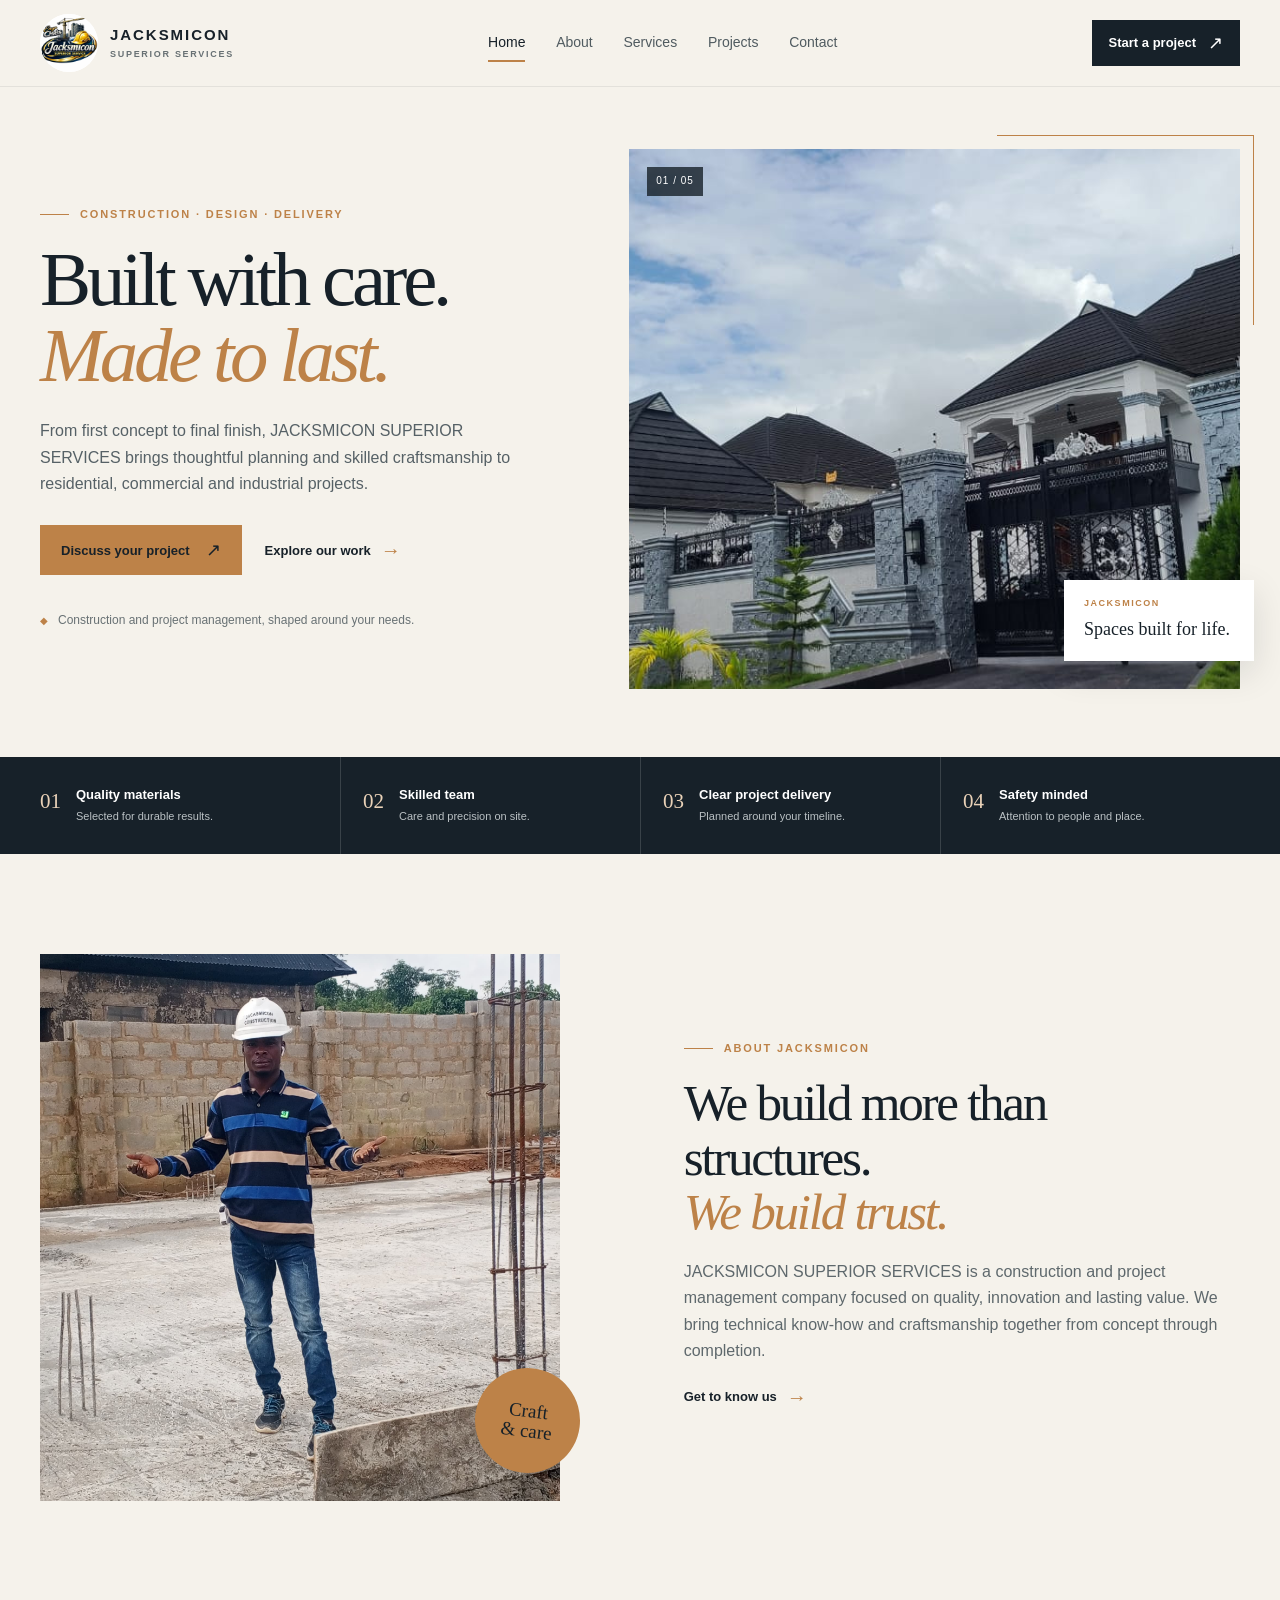
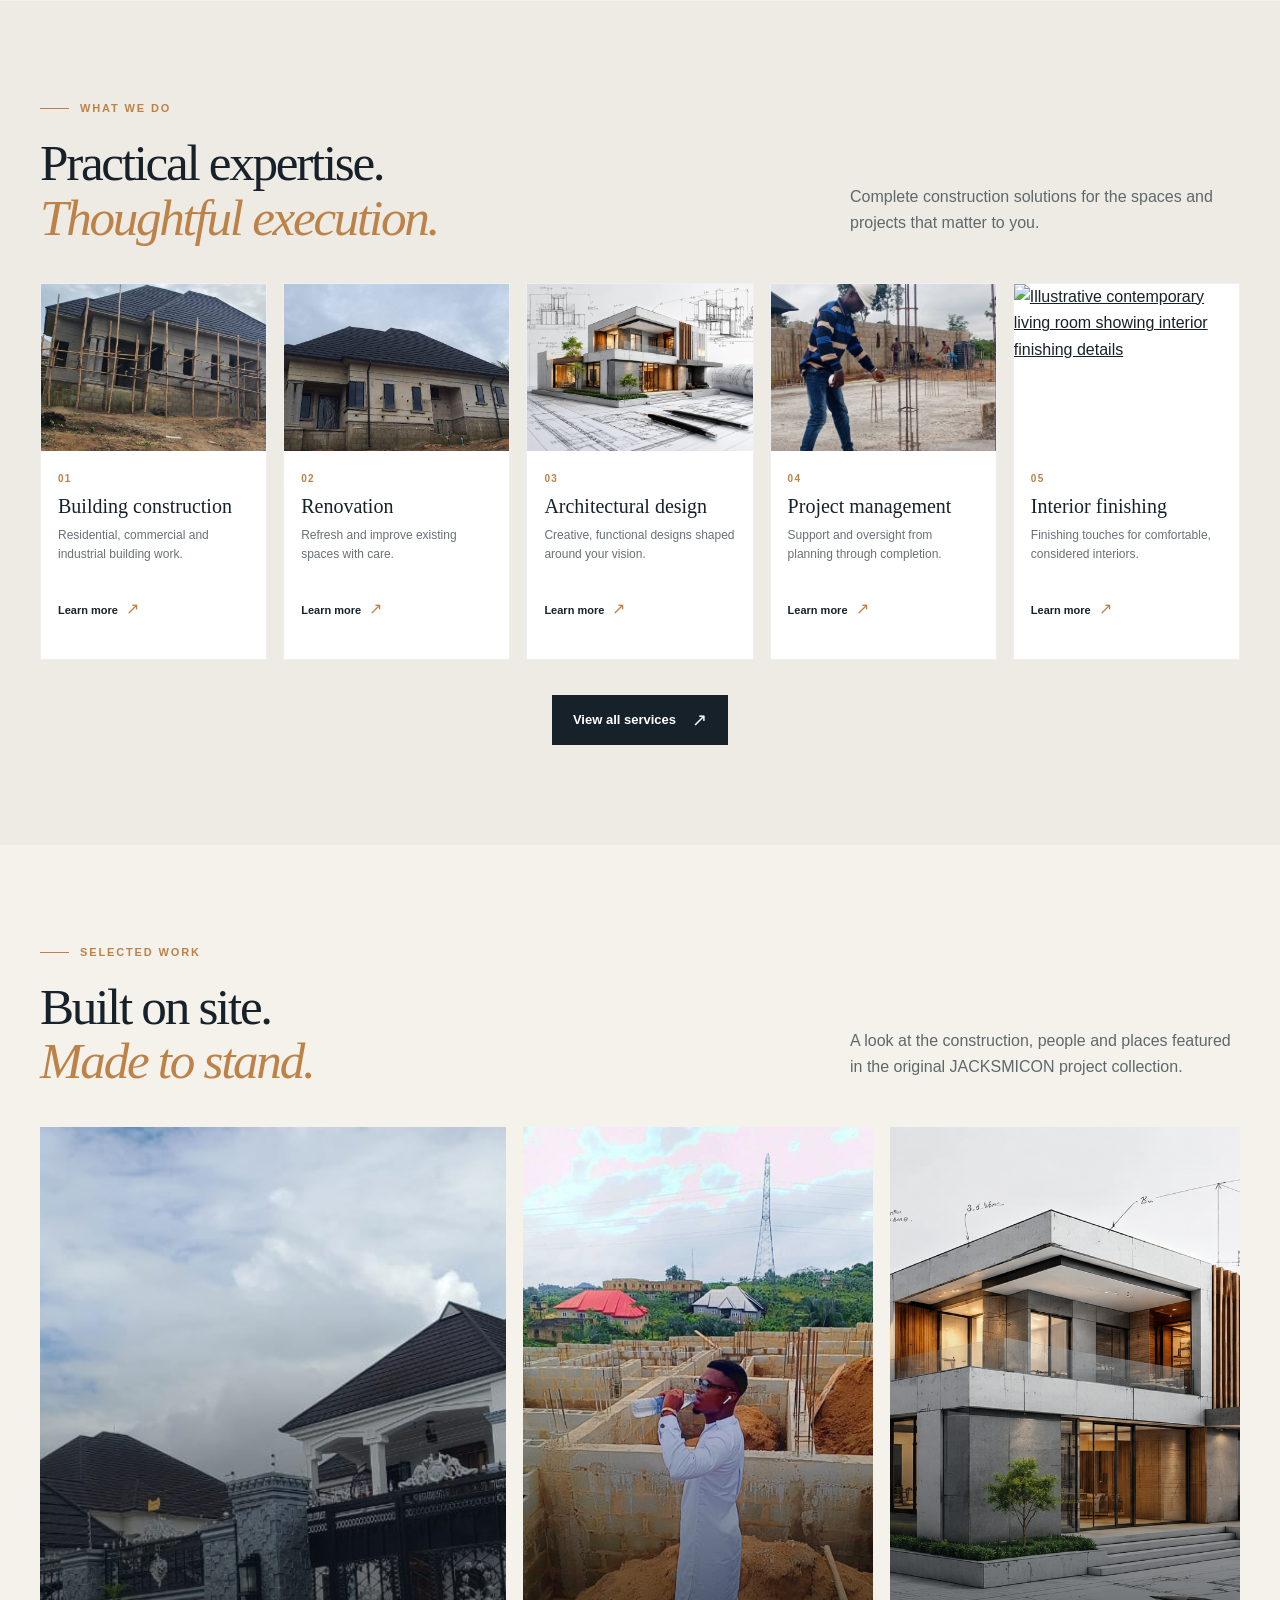
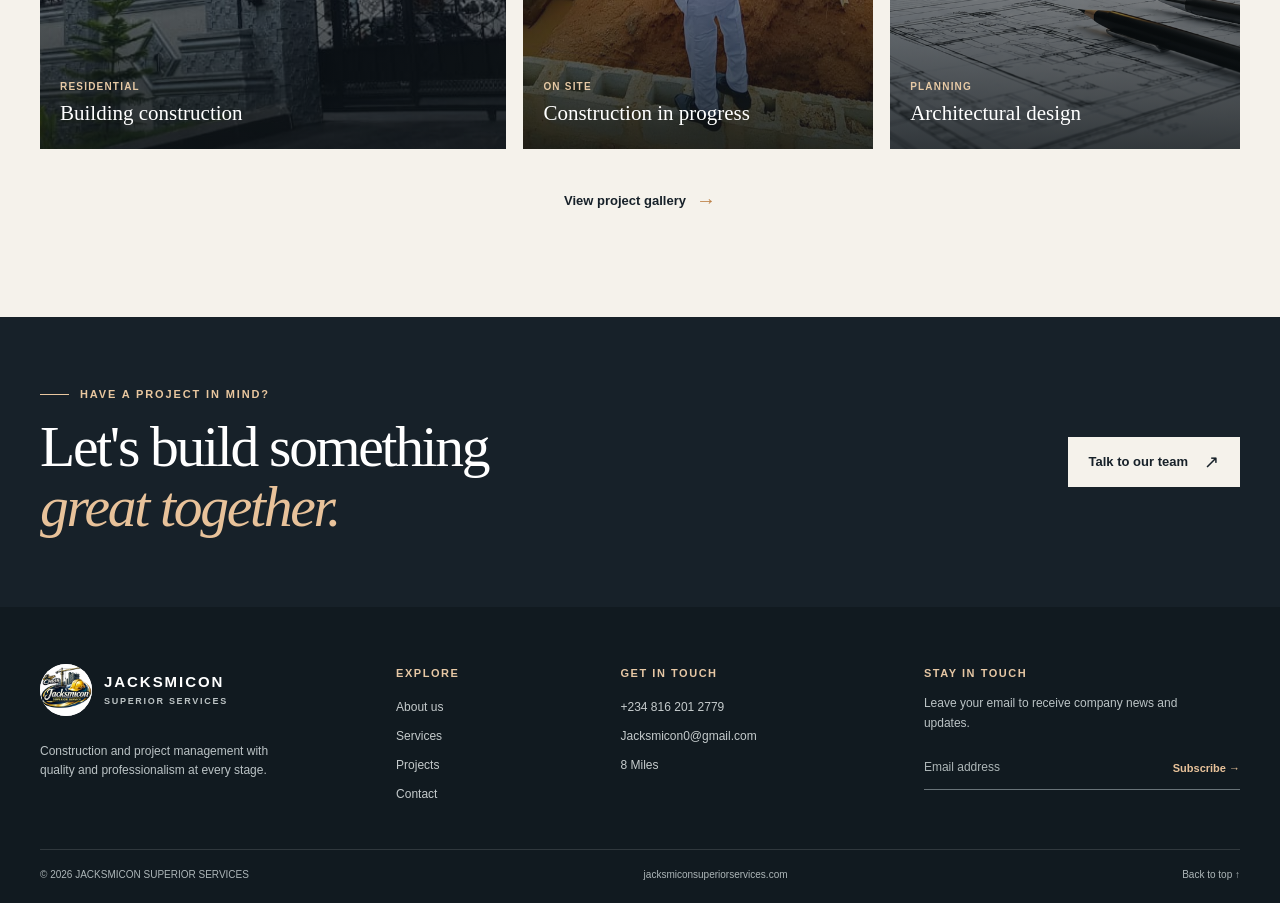
==== index.html @ 8f036ecb "Add files via upload" ====
<!doctype html>
<html lang="en">
  <head>
    <meta charset="UTF-8" />
    <meta name="viewport" content="width=device-width, initial-scale=1.0" />
    <meta
      name="description"
      content="JACKSMICON SUPERIOR SERVICES delivers building construction, architectural design, renovation, project management and interior finishing."
    />
    <meta name="theme-color" content="#172129" />
    <title>JACKSMICON SUPERIOR SERVICES | Built with care. Made to last.</title>
    <link rel="stylesheet" href="style.css" />
  </head>
  <body>
    <a class="skip-link" href="#main-content">Skip to content</a>
    <header class="site-header">
      <div class="navbar wrap">
        <a class="brand" href="index.html" aria-label="JACKSMICON home">
          <img
            src="jackslogo.jpg"
            alt="JACKSMICON construction logo"
            class="brand-image"
          />
          <span class="brand-copy"
            ><strong>JACKSMICON</strong><small>SUPERIOR SERVICES</small></span
          >
        </a>
        <button
          class="menu-toggle"
          type="button"
          aria-label="Open navigation"
          aria-expanded="false"
          aria-controls="primary-navigation"
        >
          <span></span><span></span><span></span>
        </button>
        <nav
          class="nav-menu"
          id="primary-navigation"
          aria-label="Primary navigation"
        >
          <a class="nav-link active" href="index.html" aria-current="page"
            >Home</a
          >
          <a class="nav-link" href="about.html">About</a>
          <a class="nav-link" href="service.html">Services</a>
          <a class="nav-link" href="project.html">Projects</a>
          <a class="nav-link" href="contact.html">Contact</a>
        </nav>
        <a class="header-cta" href="contact.html"
          >Start a project <span aria-hidden="true">↗</span></a
        >
      </div>
    </header>

    <main id="main-content">
      <section class="hero wrap">
        <div class="hero-copy">
          <p class="eyebrow">
            <span class="eyebrow-line"></span> Construction · Design · Delivery
          </p>
          <h1>Built with care.<br /><em>Made to last.</em></h1>
          <p class="hero-intro">
            From first concept to final finish, JACKSMICON SUPERIOR SERVICES
            brings thoughtful planning and skilled craftsmanship to residential,
            commercial and industrial projects.
          </p>
          <div class="button-row">
            <a class="button button-primary" href="contact.html"
              >Discuss your project <span aria-hidden="true">↗</span></a
            >
            <a class="text-link" href="project.html"
              >Explore our work <span aria-hidden="true">→</span></a
            >
          </div>
          <p class="hero-note">
            <span class="note-mark" aria-hidden="true">◆</span> Construction and
            project management, shaped around your needs.
          </p>
        </div>
        <figure class="hero-visual">
          <img
            src="build.jpg"
            alt="A completed residential property with a detailed entrance and boundary wall"
            fetchpriority="high"
          />
          <figcaption class="photo-label">
            <span>JACKSMICON</span><strong>Spaces built for life.</strong>
          </figcaption>
          <span class="photo-index" aria-hidden="true">01 / 05</span>
        </figure>
      </section>

      <section class="proof-strip" aria-label="Company commitments">
        <div class="wrap proof-grid">
          <article class="proof-item">
            <span class="proof-number">01</span>
            <div>
              <h2>Quality materials</h2>
              <p>Selected for durable results.</p>
            </div>
          </article>
          <article class="proof-item">
            <span class="proof-number">02</span>
            <div>
              <h2>Skilled team</h2>
              <p>Care and precision on site.</p>
            </div>
          </article>
          <article class="proof-item">
            <span class="proof-number">03</span>
            <div>
              <h2>Clear project delivery</h2>
              <p>Planned around your timeline.</p>
            </div>
          </article>
          <article class="proof-item">
            <span class="proof-number">04</span>
            <div>
              <h2>Safety minded</h2>
              <p>Attention to people and place.</p>
            </div>
          </article>
        </div>
      </section>

      <section class="section wrap split-section">
        <div class="image-stack">
          <img
            class="image-main"
            src="manager.jpg"
            alt="A JACKSMICON team member in a company hard hat at a construction site"
            loading="lazy"
          />
          <span class="image-stamp">Craft<br />&amp; care</span>
        </div>
        <div class="section-copy">
          <p class="eyebrow">
            <span class="eyebrow-line"></span> About JACKSMICON
          </p>
          <h2>We build more than structures.<br /><em>We build trust.</em></h2>
          <p>
            JACKSMICON SUPERIOR SERVICES is a construction and project
            management company focused on quality, innovation and lasting value.
            We bring technical know-how and craftsmanship together from concept
            through completion.
          </p>
          <a class="text-link" href="about.html"
            >Get to know us <span aria-hidden="true">→</span></a
          >
        </div>
      </section>

      <section class="section section-soft">
        <div class="wrap">
          <div class="section-heading">
            <div>
              <p class="eyebrow">
                <span class="eyebrow-line"></span> What we do
              </p>
              <h2>Practical expertise.<br /><em>Thoughtful execution.</em></h2>
            </div>
            <p>
              Complete construction solutions for the spaces and projects that
              matter to you.
            </p>
          </div>
          <div class="service-grid">
            <article class="service-card">
              <a class="service-image" href="service.html#building"
                ><img
                  src="const.jpg"
                  alt="A residential building under construction"
                  loading="lazy"
              /></a>
              <div class="service-card-copy">
                <span class="card-count">01</span>
                <h3>Building construction</h3>
                <p>Residential, commercial and industrial building work.</p>
                <a
                  href="service.html#building"
                  aria-label="Building construction service details"
                  >Learn more <span aria-hidden="true">↗</span></a
                >
              </div>
            </article>
            <article class="service-card">
              <a class="service-image" href="service.html#renovation"
                ><img
                  src="finish.jpg"
                  alt="Exterior finishing work on a residential property"
                  loading="lazy"
              /></a>
              <div class="service-card-copy">
                <span class="card-count">02</span>
                <h3>Renovation</h3>
                <p>Refresh and improve existing spaces with care.</p>
                <a
                  href="service.html#renovation"
                  aria-label="Renovation service details"
                  >Learn more <span aria-hidden="true">↗</span></a
                >
              </div>
            </article>
            <article class="service-card">
              <a class="service-image" href="service.html#design"
                ><img
                  src="design.png"
                  alt="Architectural concept rendering with building sketches"
                  loading="lazy"
              /></a>
              <div class="service-card-copy">
                <span class="card-count">03</span>
                <h3>Architectural design</h3>
                <p>Creative, functional designs shaped around your vision.</p>
                <a
                  href="service.html#design"
                  aria-label="Architectural design service details"
                  >Learn more <span aria-hidden="true">↗</span></a
                >
              </div>
            </article>
            <article class="service-card">
              <a class="service-image" href="service.html#management"
                ><img
                  src="engr.jpg"
                  alt="A construction professional measuring work at a site"
                  loading="lazy"
              /></a>
              <div class="service-card-copy">
                <span class="card-count">04</span>
                <h3>Project management</h3>
                <p>Support and oversight from planning through completion.</p>
                <a
                  href="service.html#management"
                  aria-label="Project management service details"
                  >Learn more <span aria-hidden="true">↗</span></a
                >
              </div>
            </article>
            <article class="service-card">
              <a class="service-image" href="service.html#interiors"
                ><img
                  src="assets/interior-finishing-illustrative.jpg"
                  alt="Illustrative contemporary living room showing interior finishing details"
                  loading="lazy"
              /></a>
              <div class="service-card-copy">
                <span class="card-count">05</span>
                <h3>Interior finishing</h3>
                <p>Finishing touches for comfortable, considered interiors.</p>
                <a
                  href="service.html#interiors"
                  aria-label="Interior finishing service details"
                  >Learn more <span aria-hidden="true">↗</span></a
                >
              </div>
            </article>
          </div>
          <div class="section-end">
            <a class="button button-dark" href="service.html"
              >View all services <span aria-hidden="true">↗</span></a
            >
          </div>
        </div>
      </section>

      <section class="section wrap portfolio-preview">
        <div class="section-heading">
          <div>
            <p class="eyebrow">
              <span class="eyebrow-line"></span> Selected work
            </p>
            <h2>Built on site.<br /><em>Made to stand.</em></h2>
          </div>
          <p>
            A look at the construction, people and places featured in the
            original JACKSMICON project collection.
          </p>
        </div>
        <div class="portfolio-grid portfolio-grid-home">
          <a class="portfolio-card portfolio-card-large" href="project.html"
            ><img
              src="build.jpg"
              alt="Finished residential property and front entrance"
              loading="lazy"
            /><span class="portfolio-caption"
              ><small>Residential</small
              ><strong>Building construction</strong></span
            ></a
          >
          <a class="portfolio-card" href="project.html"
            ><img
              src="main.jpg"
              alt="Residential building work in progress on site"
              loading="lazy"
            /><span class="portfolio-caption"
              ><small>On site</small
              ><strong>Construction in progress</strong></span
            ></a
          >
          <a class="portfolio-card" href="project.html"
            ><img
              src="design.png"
              alt="Architectural design concept and building rendering"
              loading="lazy"
            /><span class="portfolio-caption"
              ><small>Planning</small
              ><strong>Architectural design</strong></span
            ></a
          >
        </div>
        <div class="section-end">
          <a class="text-link" href="project.html"
            >View project gallery <span aria-hidden="true">→</span></a
          >
        </div>
      </section>

      <section class="cta-band">
        <div class="wrap cta-content">
          <div>
            <p class="eyebrow eyebrow-light">
              <span class="eyebrow-line"></span> Have a project in mind?
            </p>
            <h2>Let's build something<br /><em>great together.</em></h2>
          </div>
          <a class="button button-light" href="contact.html"
            >Talk to our team <span aria-hidden="true">↗</span></a
          >
        </div>
      </section>
    </main>

    <footer class="site-footer">
      <div class="wrap footer-grid">
        <div class="footer-brand">
          <a class="brand brand-footer" href="index.html"
            ><img src="jackslogo.jpg" alt="" class="brand-image" /><span
              class="brand-copy"
              ><strong>JACKSMICON</strong><small>SUPERIOR SERVICES</small></span
            ></a
          >
          <p>
            Construction and project management with quality and professionalism
            at every stage.
          </p>
        </div>
        <div class="footer-column">
          <h2>Explore</h2>
          <a href="about.html">About us</a><a href="service.html">Services</a
          ><a href="project.html">Projects</a><a href="contact.html">Contact</a>
        </div>
        <div class="footer-column">
          <h2>Get in touch</h2>
          <a href="tel:+2348162012779">+234 816 201 2779</a
          ><a href="mailto:Jacksmicon0@gmail.com">Jacksmicon0@gmail.com</a
          ><span>8 Miles</span>
        </div>
        <div class="footer-news">
          <h2>Stay in touch</h2>
          <p>Leave your email to receive company news and updates.</p>
          <!-- Replace YOUR_EMAIL_FORM_ENDPOINT_HERE with your newsletter provider's real POST endpoint before launch. -->
          <form
            class="newsletter-form"
            action="YOUR_EMAIL_FORM_ENDPOINT_HERE"
            method="POST"
          >
            <label class="visually-hidden" for="newsletter-home"
              >Your email address</label
            ><input
              id="newsletter-home"
              name="email"
              type="email"
              placeholder="Email address"
              autocomplete="email"
              required
            /><button type="submit" aria-label="Subscribe to newsletter">
              Subscribe <span aria-hidden="true">→</span>
            </button>
          </form>
        </div>
      </div>
      <div class="wrap footer-bottom">
        <p>
          © <span id="copyright-year">2026</span> JACKSMICON SUPERIOR SERVICES
        </p>
        <a href="https://www.jacksmiconsuperiorservices.com"
          >jacksmiconsuperiorservices.com</a
        ><a href="#main-content" class="back-top">Back to top ↑</a>
      </div>
    </footer>
    <script src="script.js"></script>
  </body>
</html>
---- style.css ----
:root {
  --ink: #172129;
  --ink-soft: #28343b;
  --paper: #f5f2eb;
  --paper-deep: #eae5db;
  --white: #ffffff;
  --muted: #687174;
  --accent: #bd8248;
  --accent-pale: #ead2b8;
  --line: #dcd7ce;
  --max-width: 1200px;
  --page-gutter: 24px;
  --ease: cubic-bezier(0.23, 1, 0.32, 1);
  color: var(--ink);
  background: var(--paper);
  font-family: Arial, Helvetica, sans-serif;
  font-size: 16px;
  line-height: 1.65;
  font-synthesis: none;
  text-rendering: optimizeLegibility;
}

* {
  box-sizing: border-box;
}
html {
  scroll-behavior: smooth;
  scroll-padding-top: 100px;
}
body {
  min-width: 320px;
  margin: 0;
  background: var(--paper);
  color: var(--ink);
}
img {
  display: block;
  max-width: 100%;
}
a {
  color: inherit;
}
button,
input,
textarea {
  font: inherit;
}
button,
a {
  -webkit-tap-highlight-color: transparent;
}
::selection {
  background: var(--accent-pale);
  color: var(--ink);
}

.wrap {
  width: min(var(--max-width), calc(100% - (var(--page-gutter) * 2)));
  margin-inline: auto;
}
.visually-hidden,
.skip-link:not(:focus) {
  position: absolute;
  width: 1px;
  height: 1px;
  padding: 0;
  margin: -1px;
  overflow: hidden;
  clip: rect(0, 0, 0, 0);
  white-space: nowrap;
  border: 0;
}
.skip-link:focus {
  position: fixed;
  top: 12px;
  left: 12px;
  z-index: 100;
  padding: 10px 14px;
  background: var(--white);
  color: var(--ink);
}
:focus-visible {
  outline: 3px solid var(--accent);
  outline-offset: 3px;
}

/* Header and navigation */
.site-header {
  position: sticky;
  top: 0;
  z-index: 20;
  background: rgba(245, 242, 235, 0.96);
  border-bottom: 1px solid rgba(23, 33, 41, 0.08);
  backdrop-filter: blur(14px);
}
.navbar {
  min-height: 86px;
  display: flex;
  align-items: center;
  justify-content: space-between;
  gap: 28px;
}
.brand {
  display: inline-flex;
  align-items: center;
  gap: 12px;
  flex: 0 0 auto;
  color: var(--ink);
  text-decoration: none;
}
.brand-image {
  width: 58px;
  height: 58px;
  object-fit: contain;
  border-radius: 50%;
  background: var(--white);
}
.brand-copy {
  display: grid;
  line-height: 1.2;
}
.brand-copy strong {
  font-size: 15px;
  letter-spacing: 0.13em;
}
.brand-copy small {
  margin-top: 5px;
  color: var(--muted);
  font-size: 9px;
  font-weight: 700;
  letter-spacing: 0.19em;
}
.nav-menu {
  display: flex;
  align-items: center;
  gap: clamp(18px, 2.4vw, 34px);
}
.nav-link {
  position: relative;
  padding: 8px 0;
  color: #505b60;
  font-size: 14px;
  text-decoration: none;
  transition: color 180ms var(--ease);
}
.nav-link::after {
  position: absolute;
  right: 0;
  bottom: 1px;
  left: 0;
  height: 2px;
  background: var(--accent);
  content: "";
  transform: scaleX(0);
  transform-origin: left;
  transition: transform 180ms var(--ease);
}
.nav-link:hover,
.nav-link.active {
  color: var(--ink);
}
.nav-link:hover::after,
.nav-link.active::after {
  transform: scaleX(1);
}
.header-cta {
  display: inline-flex;
  align-items: center;
  gap: 12px;
  padding: 12px 17px;
  background: var(--ink);
  color: var(--white);
  font-size: 13px;
  font-weight: 700;
  text-decoration: none;
  transition:
    background 180ms var(--ease),
    transform 180ms var(--ease);
}
.header-cta:hover {
  background: #31414a;
  transform: translateY(-2px);
}
.header-cta span,
.button span {
  font-size: 18px;
  line-height: 1;
}
.menu-toggle {
  display: none;
  width: 44px;
  height: 44px;
  padding: 11px;
  border: 1px solid var(--line);
  background: transparent;
  cursor: pointer;
}
.menu-toggle span {
  display: block;
  height: 2px;
  margin: 4px 0;
  background: var(--ink);
}

/* Buttons, labels and reusable text links */
.eyebrow {
  display: flex;
  align-items: center;
  gap: 11px;
  margin: 0 0 20px;
  color: var(--accent);
  font-size: 11px;
  font-weight: 700;
  letter-spacing: 0.17em;
  line-height: 1.4;
  text-transform: uppercase;
}
.eyebrow-line {
  display: inline-block;
  width: 29px;
  height: 1px;
  background: currentColor;
}
.eyebrow-light {
  color: #e9c79f;
}
.button-row {
  display: flex;
  align-items: center;
  flex-wrap: wrap;
  gap: 23px;
}
.button {
  min-height: 50px;
  display: inline-flex;
  align-items: center;
  justify-content: center;
  gap: 16px;
  padding: 12px 20px;
  border: 1px solid transparent;
  border-radius: 0;
  font-size: 13px;
  font-weight: 700;
  text-decoration: none;
  cursor: pointer;
  transition:
    background 180ms var(--ease),
    color 180ms var(--ease),
    transform 180ms var(--ease);
}
.button:hover {
  transform: translateY(-2px);
}
.button:active {
  transform: scale(0.98);
}
.button-primary {
  background: var(--accent);
  color: var(--ink);
}
.button-primary:hover {
  background: #d09b68;
}
.button-dark {
  background: var(--ink);
  color: var(--white);
}
.button-dark:hover {
  background: #31414a;
}
.button-light {
  background: var(--paper);
  color: var(--ink);
}
.button-light:hover {
  background: var(--white);
}
.text-link {
  display: inline-flex;
  align-items: center;
  gap: 10px;
  color: var(--ink);
  font-size: 13px;
  font-weight: 700;
  text-decoration: none;
}
.text-link span {
  color: var(--accent);
  font-size: 20px;
  transition: transform 180ms var(--ease);
}
.text-link:hover span {
  transform: translateX(4px);
}

/* Homepage hero */
.hero {
  display: grid;
  grid-template-columns: minmax(0, 0.9fr) minmax(380px, 1.1fr);
  align-items: center;
  gap: clamp(42px, 7vw, 92px);
  padding-top: 62px;
  padding-bottom: 68px;
}
.hero-copy {
  padding: 14px 0;
}
.hero h1,
.page-hero h1 {
  margin: 0;
  font-family: Georgia, "Times New Roman", serif;
  font-size: clamp(52px, 6vw, 78px);
  font-weight: 400;
  letter-spacing: -0.055em;
  line-height: 0.99;
}
.hero h1 em,
.page-hero h1 em,
.section-heading h2 em,
.section-copy h2 em,
.value-intro h2 em,
.founder-copy h2 em,
.cta-content h2 em,
.contact-copy h2 em {
  color: var(--accent);
  font-weight: 400;
}
.hero-intro {
  max-width: 510px;
  margin: 24px 0 28px;
  color: #566166;
  font-size: 16px;
}
.hero-note {
  display: flex;
  align-items: center;
  gap: 10px;
  margin: 36px 0 0;
  color: var(--muted);
  font-size: 12px;
}
.note-mark {
  color: var(--accent);
  font-size: 10px;
}
.hero-visual {
  position: relative;
  min-width: 0;
  margin: 0;
}
.hero-visual::before {
  position: absolute;
  top: -14px;
  right: -14px;
  width: 42%;
  height: 35%;
  border-top: 1px solid var(--accent);
  border-right: 1px solid var(--accent);
  content: "";
}
.hero-visual > img {
  position: relative;
  z-index: 1;
  width: 100%;
  height: clamp(390px, 43vw, 540px);
  object-fit: cover;
  object-position: center 54%;
}
.photo-label {
  position: absolute;
  right: -14px;
  bottom: 28px;
  z-index: 2;
  display: grid;
  gap: 4px;
  min-width: 190px;
  padding: 16px 20px;
  background: var(--white);
  box-shadow: 0 12px 35px rgba(20, 28, 31, 0.12);
}
.photo-label span {
  color: var(--accent);
  font-size: 9px;
  font-weight: 700;
  letter-spacing: 0.17em;
}
.photo-label strong {
  font-family: Georgia, "Times New Roman", serif;
  font-size: 18px;
  font-weight: 400;
}
.photo-index {
  position: absolute;
  top: 18px;
  left: 18px;
  z-index: 2;
  padding: 6px 9px;
  background: rgba(23, 33, 41, 0.8);
  color: var(--white);
  font-size: 10px;
  letter-spacing: 0.1em;
}

/* Company commitments */
.proof-strip {
  background: var(--ink);
  color: var(--white);
}
.proof-grid {
  display: grid;
  grid-template-columns: repeat(4, 1fr);
}
.proof-item {
  display: flex;
  align-items: flex-start;
  gap: 15px;
  padding: 27px 20px 28px 0;
}
.proof-item + .proof-item {
  padding-left: 22px;
  border-left: 1px solid rgba(255, 255, 255, 0.15);
}
.proof-number {
  color: var(--accent-pale);
  font-family: Georgia, "Times New Roman", serif;
  font-size: 21px;
}
.proof-item h2 {
  margin: 0 0 2px;
  font-size: 13px;
  font-weight: 700;
}
.proof-item p {
  margin: 0;
  color: #bac1c4;
  font-size: 11px;
}

/* Section layouts */
.section {
  padding-top: 100px;
  padding-bottom: 100px;
}
.section-soft {
  background: #eeebe4;
}
.split-section {
  display: grid;
  grid-template-columns: minmax(0, 0.95fr) minmax(0, 1fr);
  align-items: center;
  gap: clamp(54px, 9vw, 125px);
}
.image-stack {
  position: relative;
  width: 100%;
  max-width: 520px;
}
.image-main {
  width: 100%;
  aspect-ratio: 0.95;
  object-fit: cover;
  object-position: center 38%;
}
.image-stack::after {
  position: absolute;
  right: -14px;
  bottom: -14px;
  z-index: -1;
  width: 58%;
  height: 60%;
  border: 1px solid var(--accent);
  content: "";
}
.image-stamp {
  position: absolute;
  right: -20px;
  bottom: 28px;
  display: grid;
  place-content: center;
  width: 105px;
  height: 105px;
  border-radius: 50%;
  background: var(--accent);
  color: var(--ink);
  font-family: Georgia, "Times New Roman", serif;
  font-size: 19px;
  line-height: 1.05;
  text-align: center;
  transform: rotate(7deg);
}
.section-copy {
  max-width: 560px;
}
.section-copy h2,
.section-heading h2,
.value-intro h2,
.founder-copy h2,
.contact-copy h2 {
  margin: 0 0 20px;
  font-family: Georgia, "Times New Roman", serif;
  font-size: clamp(37px, 4vw, 56px);
  font-weight: 400;
  letter-spacing: -0.045em;
  line-height: 1.06;
}
.section-copy > p:not(.eyebrow),
.section-heading > p,
.value-intro > p:not(.eyebrow),
.founder-copy > p:not(.eyebrow),
.contact-copy > p:not(.eyebrow) {
  color: #5e686c;
}
.section-copy .button {
  margin-top: 10px;
}
.section-heading {
  display: flex;
  align-items: flex-end;
  justify-content: space-between;
  gap: 40px;
  margin-bottom: 38px;
}
.section-heading > p {
  max-width: 390px;
  margin: 0 0 8px;
}
.section-heading h2 {
  margin-bottom: 0;
}
.section-end {
  display: flex;
  justify-content: center;
  margin-top: 35px;
}

/* Services */
.service-grid {
  display: grid;
  grid-template-columns: repeat(5, minmax(0, 1fr));
  gap: 16px;
}
.service-card {
  min-width: 0;
  background: var(--white);
  border: 1px solid rgba(23, 33, 41, 0.07);
  transition:
    transform 200ms var(--ease),
    box-shadow 200ms var(--ease);
}
.service-card:hover {
  box-shadow: 0 16px 35px rgba(23, 33, 41, 0.11);
  transform: translateY(-5px);
}
.service-image {
  display: block;
  overflow: hidden;
}
.service-image img {
  width: 100%;
  aspect-ratio: 1.35;
  object-fit: cover;
  transition: transform 350ms var(--ease);
}
.service-card:hover .service-image img {
  transform: scale(1.04);
}
.service-card-copy {
  position: relative;
  min-height: 208px;
  padding: 20px 17px 18px;
}
.card-count {
  display: block;
  margin-bottom: 7px;
  color: var(--accent);
  font-size: 10px;
  font-weight: 700;
  letter-spacing: 0.13em;
}
.service-card h3,
.service-detail h3 {
  margin: 0 0 8px;
  font-family: Georgia, "Times New Roman", serif;
  font-size: 20px;
  font-weight: 400;
  line-height: 1.2;
}
.service-card p {
  min-height: 55px;
  margin: 0 0 15px;
  color: var(--muted);
  font-size: 12px;
  line-height: 1.55;
}
.service-card-copy > a {
  color: var(--ink);
  font-size: 11px;
  font-weight: 700;
  text-decoration: none;
}
.service-card-copy > a span {
  margin-left: 5px;
  color: var(--accent);
  font-size: 16px;
}
.service-list-section {
  padding-bottom: 112px;
}
.service-detail-grid {
  display: grid;
  grid-template-columns: repeat(2, minmax(0, 1fr));
  gap: 22px;
}
.service-detail {
  display: grid;
  grid-template-columns: 0.92fr 1fr;
  align-items: stretch;
  min-width: 0;
  background: var(--white);
}
.service-detail img {
  width: 100%;
  height: 100%;
  min-height: 240px;
  object-fit: cover;
}
.service-detail > div {
  align-self: center;
  padding: 25px 24px;
}
.service-detail p {
  margin: 0;
  color: var(--muted);
  font-size: 13px;
}
.service-detail .image-note {
  margin-top: 12px;
  color: #8b6b4c;
  font-size: 11px;
}

/* Portfolio gallery */
.portfolio-grid {
  display: grid;
  grid-template-columns: 1.2fr 0.9fr 0.9fr;
  gap: 17px;
}
.portfolio-card {
  position: relative;
  display: block;
  min-width: 0;
  min-height: 300px;
  overflow: hidden;
  background: var(--ink-soft);
  color: var(--white);
  text-decoration: none;
}
.portfolio-card img {
  width: 100%;
  height: 100%;
  min-height: 300px;
  object-fit: cover;
  transition: transform 350ms var(--ease);
}
.portfolio-card:hover img {
  transform: scale(1.045);
}
.portfolio-card::after {
  position: absolute;
  inset: 30% 0 0;
  background: linear-gradient(transparent, rgba(12, 18, 21, 0.82));
  content: "";
}
.portfolio-caption {
  position: absolute;
  right: 20px;
  bottom: 18px;
  left: 20px;
  z-index: 1;
  display: grid;
  gap: 1px;
}
.portfolio-caption small {
  color: #e6c9a5;
  font-size: 10px;
  font-weight: 700;
  letter-spacing: 0.12em;
  text-transform: uppercase;
}
.portfolio-caption strong {
  font-family: Georgia, "Times New Roman", serif;
  font-size: 21px;
  font-weight: 400;
}
.portfolio-grid-full {
  grid-template-columns: repeat(3, minmax(0, 1fr));
  gap: 18px;
}
.portfolio-grid-full .portfolio-card {
  min-height: 320px;
}
.portfolio-grid-full .portfolio-card img {
  min-height: 320px;
}
.gallery-note {
  margin: 24px 0 0;
  color: var(--muted);
  font-size: 12px;
}

/* Page hero banners */
.page-hero {
  position: relative;
  min-height: 420px;
  display: flex;
  align-items: center;
  overflow: hidden;
  background-color: var(--ink);
  background-position: center 52%;
  background-size: cover;
  color: var(--white);
}
.page-hero::before {
  position: absolute;
  inset: 0;
  background: linear-gradient(
    90deg,
    rgba(15, 23, 29, 0.89),
    rgba(15, 23, 29, 0.58) 58%,
    rgba(15, 23, 29, 0.26)
  );
  content: "";
}
.page-hero-about {
  background-image: url("manager.jpg");
}
.page-hero-services {
  background-image: url("const.jpg");
}
.page-hero-projects {
  background-image: url("build.jpg");
}
.page-hero-contact {
  background-image: url("main.jpg");
}
.page-hero-content {
  position: relative;
  z-index: 1;
  padding-top: 52px;
  padding-bottom: 52px;
}
.page-hero h1 {
  max-width: 760px;
  font-size: clamp(48px, 6.5vw, 76px);
}
.page-hero h1 em {
  color: #e8c29a;
}
.page-hero-content > p:not(.eyebrow) {
  max-width: 560px;
  margin: 22px 0 0;
  color: #e0e3e1;
  font-size: 15px;
}
.breadcrumbs {
  display: flex;
  gap: 10px;
  margin-top: 27px;
  color: #d2d7d8;
  font-size: 11px;
}
.breadcrumbs a {
  color: #e8c29a;
  text-decoration: none;
}

/* Company values and founder */
.value-layout {
  display: grid;
  grid-template-columns: minmax(0, 0.82fr) minmax(0, 1.18fr);
  gap: clamp(50px, 9vw, 125px);
  align-items: start;
}
.value-intro {
  max-width: 450px;
}
.value-intro h2 {
  margin-bottom: 20px;
}
.value-list {
  border-top: 1px solid var(--line);
}
.value-list article {
  display: grid;
  grid-template-columns: 48px 1fr;
  gap: 16px;
  padding: 19px 0;
  border-bottom: 1px solid var(--line);
}
.value-list article > span {
  color: var(--accent);
  font-family: Georgia, "Times New Roman", serif;
  font-size: 20px;
}
.value-list h3 {
  margin: 0 0 4px;
  font-family: Georgia, "Times New Roman", serif;
  font-size: 21px;
  font-weight: 400;
}
.value-list p {
  margin: 0;
  color: var(--muted);
  font-size: 13px;
}
.founder-section {
  display: grid;
  grid-template-columns: minmax(240px, 0.7fr) minmax(0, 1fr);
  gap: clamp(50px, 10vw, 140px);
  align-items: center;
}
.founder-photo {
  max-width: 400px;
  margin: 0;
  background: var(--ink);
  color: var(--white);
}
.founder-photo img {
  width: 100%;
  aspect-ratio: 0.77;
  object-fit: cover;
  object-position: center 27%;
}
.founder-photo figcaption {
  display: grid;
  gap: 2px;
  padding: 15px 19px;
  font-family: Georgia, "Times New Roman", serif;
  font-size: 18px;
}
.founder-photo figcaption span {
  color: #c1c9ca;
  font-family: Arial, Helvetica, sans-serif;
  font-size: 11px;
}
.founder-copy {
  max-width: 600px;
}
.founder-copy h2 {
  font-size: clamp(36px, 4.2vw, 55px);
}

/* Contact form */
.contact-layout {
  display: grid;
  grid-template-columns: minmax(0, 0.78fr) minmax(0, 1.22fr);
  gap: clamp(45px, 8vw, 112px);
  align-items: start;
}
.contact-copy h2 {
  margin-bottom: 18px;
}
.contact-details {
  display: grid;
  gap: 16px;
  margin-top: 34px;
}
.contact-details article {
  display: flex;
  align-items: center;
  gap: 14px;
}
.contact-symbol {
  display: grid;
  place-items: center;
  width: 42px;
  height: 42px;
  background: var(--paper-deep);
  color: var(--accent);
  font-size: 17px;
}
.contact-details h3 {
  margin: 0;
  font-size: 12px;
}
.contact-details p,
.contact-details a {
  margin: 0;
  color: var(--muted);
  font-size: 13px;
  text-decoration: none;
}
.contact-form {
  padding: clamp(24px, 4vw, 42px);
  background: var(--white);
  border: 1px solid rgba(23, 33, 41, 0.08);
  box-shadow: 0 20px 55px rgba(23, 33, 41, 0.06);
}
.form-heading {
  margin-bottom: 25px;
}
.form-heading .eyebrow {
  margin-bottom: 7px;
}
.form-heading h2 {
  margin: 0;
  font-family: Georgia, "Times New Roman", serif;
  font-size: 30px;
  font-weight: 400;
}
.form-row {
  display: grid;
  grid-template-columns: repeat(2, minmax(0, 1fr));
  gap: 16px;
}
.form-field {
  display: grid;
  gap: 6px;
  margin-bottom: 16px;
}
.form-field label {
  color: var(--ink);
  font-size: 12px;
  font-weight: 700;
}
.form-field label span {
  color: var(--muted);
  font-weight: 400;
}
.form-field input,
.form-field textarea {
  width: 100%;
  min-width: 0;
  padding: 12px 13px;
  border: 1px solid #d6d9d8;
  border-radius: 0;
  background: #fbfaf8;
  color: var(--ink);
  font-size: 13px;
}
.form-field input:focus,
.form-field textarea:focus {
  border-color: var(--accent);
  outline: 2px solid rgba(189, 130, 72, 0.18);
}
.form-field textarea {
  min-height: 130px;
  resize: vertical;
}
.contact-form .button {
  min-width: 170px;
}
.form-note {
  margin: 13px 0 0;
  color: var(--muted);
  font-size: 11px;
}

/* Call to action */
.cta-band {
  padding: 70px 0;
  background: var(--ink);
  color: var(--white);
}
.cta-content {
  display: flex;
  align-items: center;
  justify-content: space-between;
  gap: 34px;
}
.cta-content .eyebrow {
  margin-bottom: 15px;
}
.cta-content h2 {
  margin: 0;
  font-family: Georgia, "Times New Roman", serif;
  font-size: clamp(37px, 4.5vw, 58px);
  font-weight: 400;
  letter-spacing: -0.04em;
  line-height: 1.04;
}
.cta-content h2 em {
  color: #e8c29a;
}

/* Footer */
.site-footer {
  padding: 57px 0 0;
  background: #111a20;
  color: var(--white);
}
.footer-grid {
  display: grid;
  grid-template-columns: 1.2fr 0.7fr 1fr 1.2fr;
  gap: 40px;
  padding-bottom: 45px;
}
.brand-footer {
  color: var(--white);
}
.brand-footer .brand-image {
  width: 52px;
  height: 52px;
}
.brand-footer .brand-copy small {
  color: #bdc4c5;
}
.footer-brand > p,
.footer-news > p {
  max-width: 260px;
  margin: 17px 0 0;
  color: #bbc3c5;
  font-size: 12px;
}
.footer-column,
.footer-news {
  display: flex;
  flex-direction: column;
  align-items: flex-start;
  gap: 9px;
}
.footer-column h2,
.footer-news h2 {
  margin: 0 0 7px;
  color: #e6c7a4;
  font-size: 11px;
  letter-spacing: 0.14em;
  text-transform: uppercase;
}
.footer-column a,
.footer-column span {
  color: #c5cbcc;
  font-size: 12px;
  text-decoration: none;
  overflow-wrap: anywhere;
}
.footer-column a:hover {
  color: var(--white);
}
.footer-news > p {
  margin: -4px 0 4px;
}
.newsletter-form {
  width: 100%;
  display: flex;
  align-items: stretch;
  border-bottom: 1px solid #697378;
}
.newsletter-form input {
  min-width: 0;
  width: 100%;
  padding: 11px 0;
  border: 0;
  background: transparent;
  color: var(--white);
  font-size: 12px;
}
.newsletter-form input::placeholder {
  color: #aeb7b8;
}
.newsletter-form button {
  flex: 0 0 auto;
  padding: 10px 0 10px 10px;
  border: 0;
  background: transparent;
  color: #e8c29a;
  font-size: 11px;
  font-weight: 700;
  cursor: pointer;
}
.footer-bottom {
  display: flex;
  align-items: center;
  justify-content: space-between;
  gap: 18px;
  padding-top: 17px;
  padding-bottom: 19px;
  border-top: 1px solid rgba(255, 255, 255, 0.13);
  color: #adb6b8;
  font-size: 10px;
}
.footer-bottom p {
  margin: 0;
}
.footer-bottom a {
  color: inherit;
  text-decoration: none;
}
.footer-bottom a:hover {
  color: var(--white);
}

@media (max-width: 1000px) {
  .navbar {
    gap: 18px;
  }
  .nav-menu {
    gap: 17px;
  }
  .header-cta {
    padding: 11px 13px;
    font-size: 12px;
  }
  .hero {
    grid-template-columns: minmax(0, 0.9fr) minmax(320px, 1.1fr);
    gap: 42px;
  }
  .service-grid {
    grid-template-columns: repeat(3, minmax(0, 1fr));
  }
  .service-detail-grid {
    grid-template-columns: 1fr;
  }
  .service-detail {
    grid-template-columns: 0.75fr 1fr;
  }
  .footer-grid {
    grid-template-columns: 1.2fr 0.7fr 1fr;
  }
  .footer-news {
    grid-column: 1 / -1;
    max-width: 450px;
  }
}

@media (max-width: 760px) {
  :root {
    --page-gutter: 20px;
  }
  .navbar {
    position: relative;
    min-height: 74px;
    gap: 12px;
  }
  .brand-image {
    width: 49px;
    height: 49px;
  }
  .brand-copy strong {
    font-size: 13px;
  }
  .brand-copy small {
    font-size: 8px;
  }
  .menu-toggle {
    display: block;
    margin-left: auto;
  }
  .header-cta {
    min-height: 42px;
    padding: 10px 12px;
  }
  .nav-menu {
    position: absolute;
    top: calc(100% + 1px);
    right: 0;
    left: 0;
    display: none;
    align-items: stretch;
    gap: 0;
    padding: 8px 18px 14px;
    background: var(--paper);
    border: 1px solid var(--line);
    box-shadow: 0 16px 25px rgba(23, 33, 41, 0.12);
  }
  .navbar.is-open .nav-menu {
    display: flex;
    flex-direction: column;
  }
  .nav-link {
    padding: 12px 0;
    border-bottom: 1px solid var(--line);
  }
  .nav-link::after {
    display: none;
  }
  .hero {
    grid-template-columns: 1fr;
    gap: 35px;
    padding-top: 48px;
    padding-bottom: 52px;
  }
  .hero h1 {
    font-size: clamp(53px, 11vw, 72px);
  }
  .hero-visual > img {
    height: min(78vw, 450px);
    min-height: 310px;
  }
  .proof-grid {
    grid-template-columns: repeat(2, minmax(0, 1fr));
  }
  .proof-item {
    padding: 20px 8px 20px 0;
  }
  .proof-item + .proof-item {
    padding-left: 13px;
  }
  .proof-item:nth-child(3) {
    padding-left: 0;
    border-left: 0;
  }
  .proof-item h2 {
    font-size: 12px;
  }
  .proof-item p {
    font-size: 10px;
  }
  .section {
    padding-top: 72px;
    padding-bottom: 72px;
  }
  .split-section,
  .value-layout,
  .founder-section,
  .contact-layout {
    grid-template-columns: 1fr;
    gap: 42px;
  }
  .image-stack {
    width: calc(100% - 12px);
    max-width: 500px;
  }
  .image-main {
    aspect-ratio: 1.05;
  }
  .section-heading {
    align-items: flex-start;
    flex-direction: column;
    gap: 16px;
  }
  .section-heading > p {
    max-width: 560px;
  }
  .service-grid {
    grid-template-columns: repeat(2, minmax(0, 1fr));
  }
  .service-detail-grid {
    grid-template-columns: 1fr;
  }
  .portfolio-grid,
  .portfolio-grid-full {
    grid-template-columns: repeat(2, minmax(0, 1fr));
  }
  .portfolio-card,
  .portfolio-card img,
  .portfolio-grid-full .portfolio-card,
  .portfolio-grid-full .portfolio-card img {
    min-height: 260px;
  }
  .page-hero {
    min-height: 370px;
  }
  .page-hero h1 {
    font-size: clamp(46px, 9vw, 64px);
  }
  .founder-photo {
    max-width: 370px;
  }
  .cta-content {
    align-items: flex-start;
    flex-direction: column;
  }
  .footer-grid {
    grid-template-columns: repeat(2, minmax(0, 1fr));
    gap: 32px 24px;
  }
  .footer-brand {
    grid-column: 1 / -1;
  }
  .footer-news {
    grid-column: auto;
  }
  .footer-bottom {
    flex-wrap: wrap;
    justify-content: flex-start;
  }
  .back-top {
    margin-left: auto;
  }
}

@media (max-width: 520px) {
  :root {
    --page-gutter: 16px;
  }
  .navbar {
    flex-wrap: wrap;
  }
  .brand {
    gap: 8px;
  }
  .brand-image {
    width: 43px;
    height: 43px;
  }
  .brand-copy strong {
    font-size: 11px;
    letter-spacing: 0.1em;
  }
  .brand-copy small {
    font-size: 7px;
    letter-spacing: 0.15em;
  }
  .menu-toggle {
    width: 40px;
    height: 40px;
  }
  .header-cta {
    gap: 7px;
    padding: 9px 10px;
    font-size: 10px;
  }
  .hero {
    padding-top: 39px;
  }
  .hero h1 {
    font-size: 52px;
  }
  .hero-intro {
    font-size: 14px;
  }
  .hero-visual > img {
    min-height: 270px;
    height: 74vw;
  }
  .photo-label {
    right: -4px;
    bottom: 16px;
    min-width: 155px;
    padding: 12px 14px;
  }
  .photo-label strong {
    font-size: 16px;
  }
  .photo-index {
    top: 12px;
    left: 12px;
  }
  .proof-item {
    gap: 9px;
  }
  .proof-number {
    font-size: 18px;
  }
  .proof-item h2 {
    font-size: 11px;
  }
  .proof-item p {
    line-height: 1.35;
  }
  .section {
    padding-top: 60px;
    padding-bottom: 60px;
  }
  .section-copy h2,
  .section-heading h2,
  .value-intro h2,
  .founder-copy h2,
  .contact-copy h2 {
    font-size: 38px;
  }
  .service-grid {
    grid-template-columns: 1fr;
  }
  .service-card {
    display: grid;
    grid-template-columns: 0.9fr 1fr;
  }
  .service-image img {
    height: 100%;
    min-height: 205px;
    aspect-ratio: auto;
  }
  .service-card-copy {
    min-height: 205px;
    padding: 17px 14px;
  }
  .service-card h3 {
    font-size: 18px;
  }
  .service-card p {
    min-height: 0;
    font-size: 11px;
  }
  .portfolio-grid,
  .portfolio-grid-full {
    grid-template-columns: 1fr;
  }
  .portfolio-card,
  .portfolio-card img,
  .portfolio-grid-full .portfolio-card,
  .portfolio-grid-full .portfolio-card img {
    min-height: 280px;
  }
  .page-hero {
    min-height: 335px;
  }
  .page-hero h1 {
    font-size: 45px;
  }
  .page-hero-content > p:not(.eyebrow) {
    font-size: 13px;
  }
  .service-detail {
    grid-template-columns: 1fr;
  }
  .service-detail img {
    min-height: 210px;
    max-height: 255px;
  }
  .service-detail > div {
    padding: 21px;
  }
  .form-row {
    grid-template-columns: 1fr;
    gap: 0;
  }
  .contact-form {
    padding: 23px 18px;
  }
  .footer-grid {
    grid-template-columns: 1fr 1fr;
    gap: 28px 18px;
  }
  .footer-brand {
    grid-column: 1 / -1;
  }
  .footer-news {
    grid-column: 1 / -1;
  }
  .footer-bottom {
    flex-direction: column;
    align-items: flex-start;
    gap: 7px;
  }
  .back-top {
    margin-left: 0;
  }
}

@media (prefers-reduced-motion: reduce) {
  html {
    scroll-behavior: auto;
  }
  *,
  *::before,
  *::after {
    transition-duration: 0.01ms !important;
    animation-duration: 0.01ms !important;
    animation-iteration-count: 1 !important;
  }
}

/* Simple native FAQ accordion */
.faq-list {
  max-width: 900px;
  margin-inline: auto;
  border-top: 1px solid var(--line);
}
.faq-list details {
  padding: 18px 5px;
  border-bottom: 1px solid var(--line);
}
.faq-list summary {
  position: relative;
  padding-right: 35px;
  color: var(--ink);
  font-family: Georgia, "Times New Roman", serif;
  font-size: 19px;
  cursor: pointer;
  list-style: none;
}
.faq-list summary::-webkit-details-marker {
  display: none;
}
.faq-list summary::after {
  position: absolute;
  top: 0;
  right: 4px;
  color: var(--accent);
  content: "+";
  font-family: Arial, Helvetica, sans-serif;
  font-size: 23px;
  line-height: 1.2;
}
.faq-list details[open] summary::after {
  content: "−";
}
.faq-list details p {
  max-width: 720px;
  margin: 12px 35px 0 0;
  color: var(--muted);
  font-size: 13px;
}

/* The project gallery uses semantic figure elements. */
figure.portfolio-card {
  margin: 0;
}

@media (max-width: 360px) {
  .header-cta {
    display: none;
  }
}
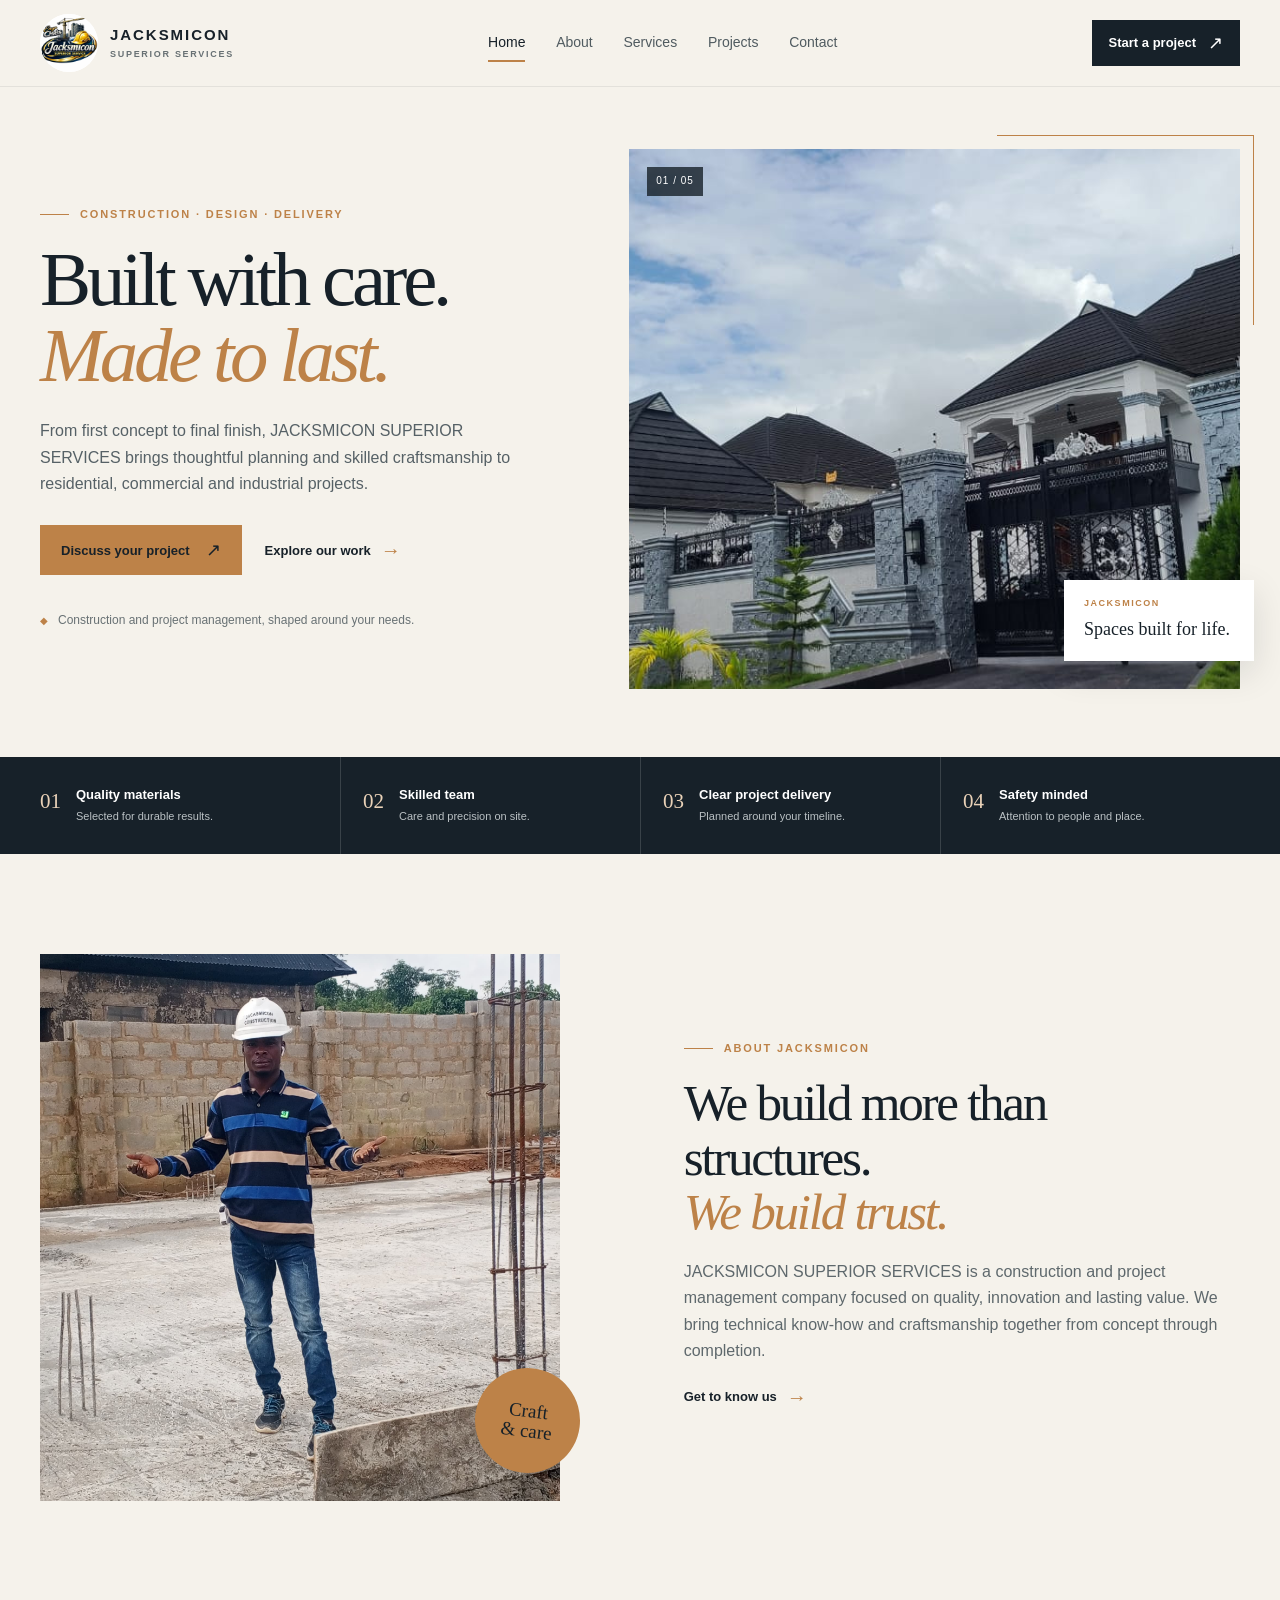
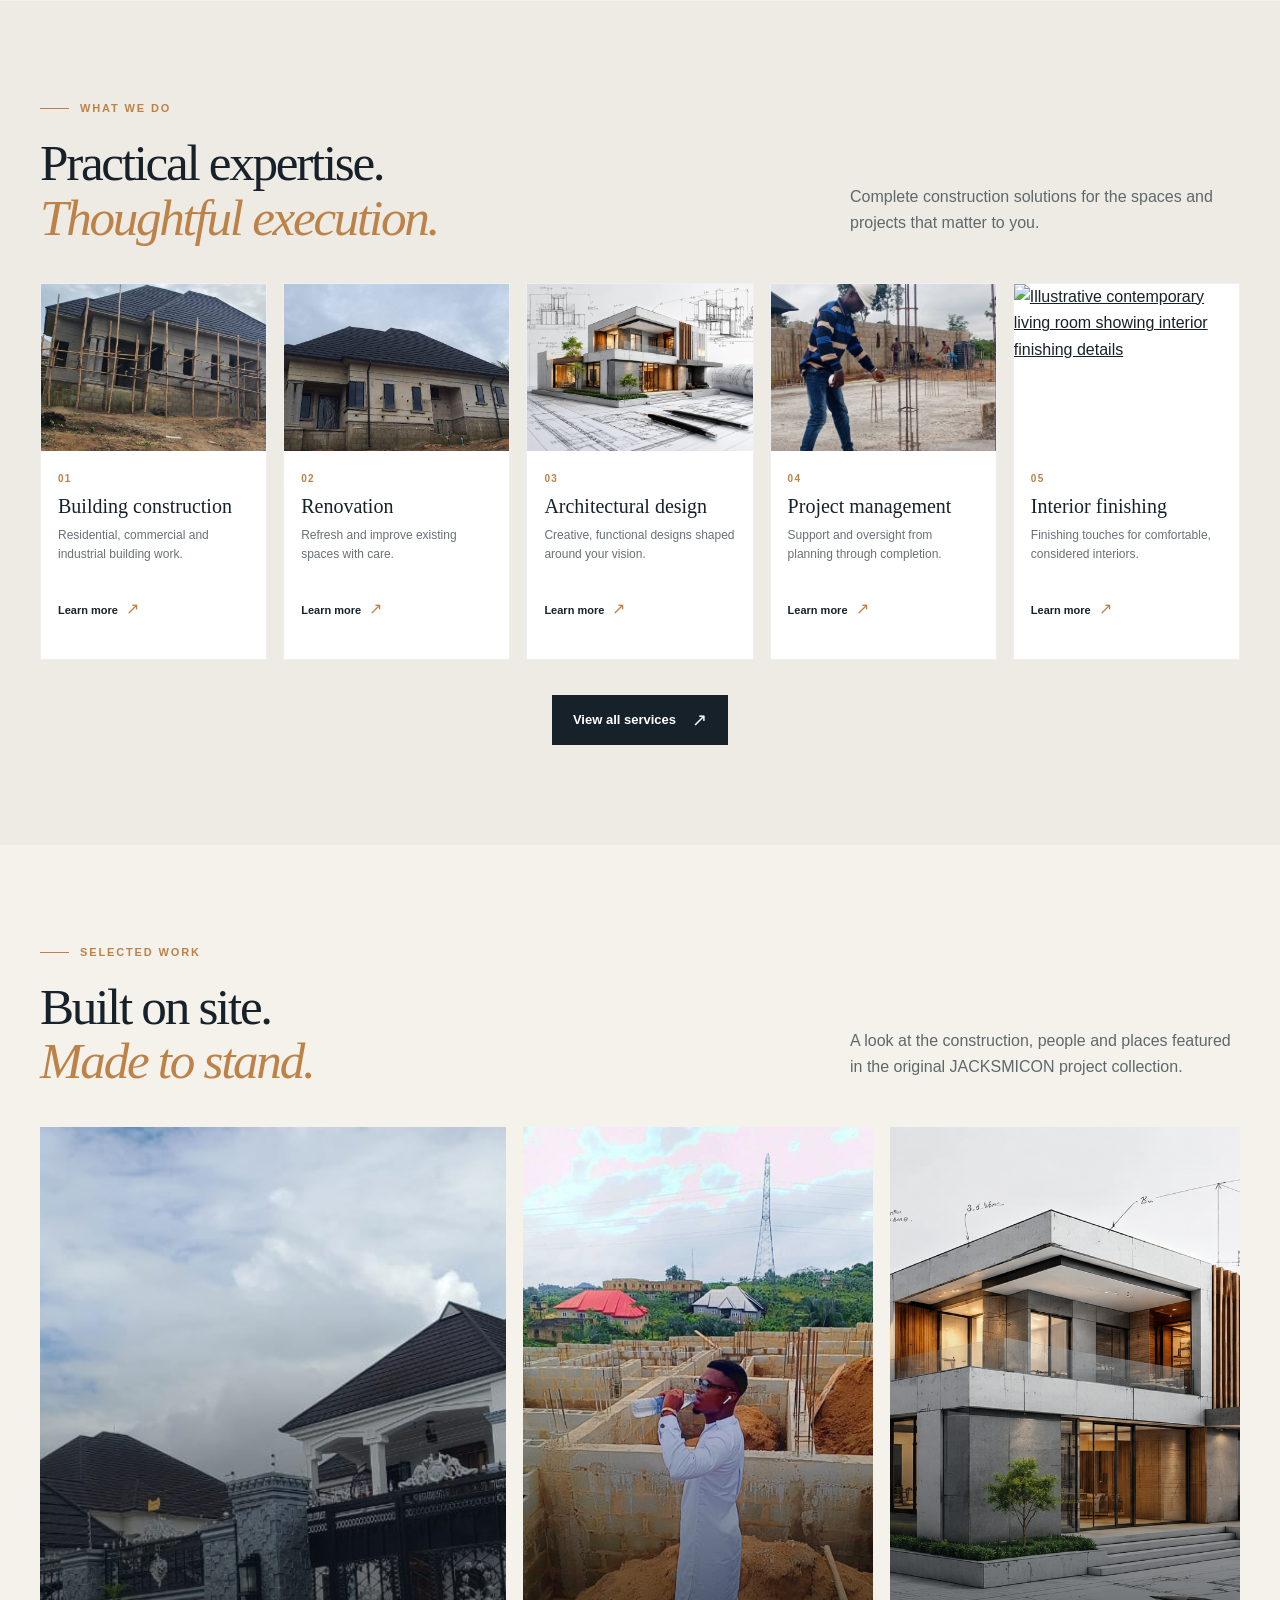
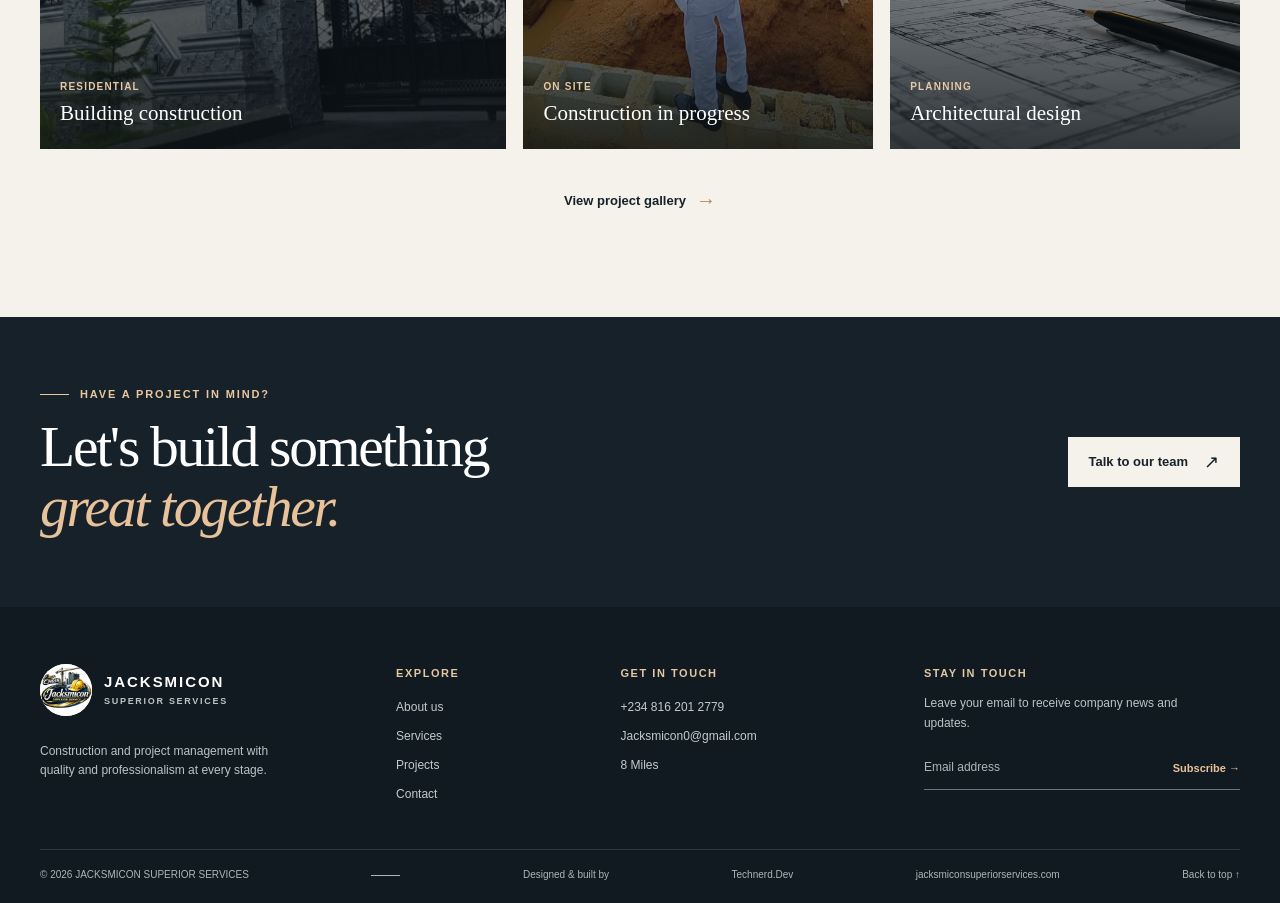
==== commit c576ae01: "Add design credit to footer in index.html" ====
--- a/index.html
+++ b/index.html
@@ -385,6 +385,7 @@
         <p>
           © <span id="copyright-year">2026</span> JACKSMICON SUPERIOR SERVICES
         </p>
+        <span class="eyebrow-line"></span>Designed &amp; built by <a href="https://deevhyne-portfolioweb.netlify.app/">Technerd.Dev</a></span>
         <a href="https://www.jacksmiconsuperiorservices.com"
           >jacksmiconsuperiorservices.com</a
         ><a href="#main-content" class="back-top">Back to top ↑</a>
